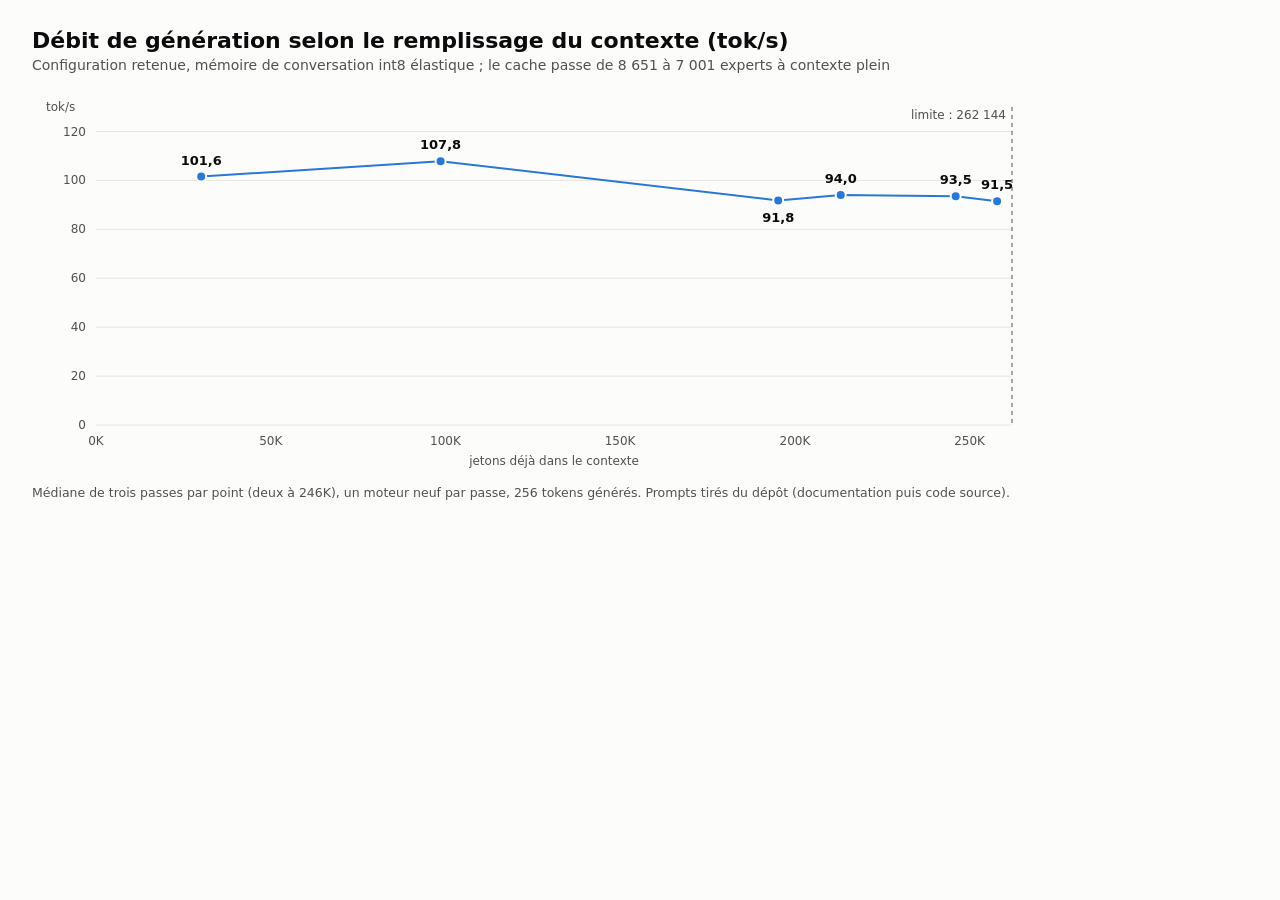
==== docs/img/long_context.fr.html @ ef1f8713 "RTX 3090 write-up and figures in English, the French version kept alongside docs/RTX3090.md is now t" ====
<!doctype html><meta charset=utf-8><title>Débit de génération selon le remplissage du contexte (tok/s)</title><style>body{margin:0;background:#fcfcfb;font-family:system-ui,-apple-system,'Segoe UI',sans-serif;color:#0b0b0b}
.wrap{padding:28px 32px}h1{font-size:22px;margin:0 0 4px;font-weight:650}p.sub{margin:0 0 18px;color:#52514e;font-size:14px}
text{font-family:system-ui,-apple-system,'Segoe UI',sans-serif}.note{color:#52514e;font-size:12.5px;margin-top:10px}</style><div class=wrap style='width:1040px'><h1>Débit de génération selon le remplissage du contexte (tok/s)</h1><p class=sub>Configuration retenue, mémoire de conversation int8 élastique ; le cache passe de 8 651 à 7 001 experts à contexte plein</p><svg width=1040 height=380 xmlns='http://www.w3.org/2000/svg'><line x1=64 y1=334.0 x2=980 y2=334.0 stroke='#e6e5e1' stroke-width=1 /><text x=54 y=338.0 font-size=12 fill='#52514e' text-anchor=end>0</text><line x1=64 y1=285.1 x2=980 y2=285.1 stroke='#e6e5e1' stroke-width=1 /><text x=54 y=289.1 font-size=12 fill='#52514e' text-anchor=end>20</text><line x1=64 y1=236.2 x2=980 y2=236.2 stroke='#e6e5e1' stroke-width=1 /><text x=54 y=240.2 font-size=12 fill='#52514e' text-anchor=end>40</text><line x1=64 y1=187.2 x2=980 y2=187.2 stroke='#e6e5e1' stroke-width=1 /><text x=54 y=191.2 font-size=12 fill='#52514e' text-anchor=end>60</text><line x1=64 y1=138.3 x2=980 y2=138.3 stroke='#e6e5e1' stroke-width=1 /><text x=54 y=142.3 font-size=12 fill='#52514e' text-anchor=end>80</text><line x1=64 y1=89.4 x2=980 y2=89.4 stroke='#e6e5e1' stroke-width=1 /><text x=54 y=93.4 font-size=12 fill='#52514e' text-anchor=end>100</text><line x1=64 y1=40.5 x2=980 y2=40.5 stroke='#e6e5e1' stroke-width=1 /><text x=54 y=44.5 font-size=12 fill='#52514e' text-anchor=end>120</text><text x=64.0 y=354 font-size=12 fill='#52514e' text-anchor=middle>0K</text><text x=238.7 y=354 font-size=12 fill='#52514e' text-anchor=middle>50K</text><text x=413.4 y=354 font-size=12 fill='#52514e' text-anchor=middle>100K</text><text x=588.1 y=354 font-size=12 fill='#52514e' text-anchor=middle>150K</text><text x=762.9 y=354 font-size=12 fill='#52514e' text-anchor=middle>200K</text><text x=937.6 y=354 font-size=12 fill='#52514e' text-anchor=middle>250K</text><line x1=980.0 y1=16 x2=980.0 y2=334 stroke='#52514e' stroke-width=1 stroke-dasharray='4 4'/><text x=974.0 y=28 font-size=12 fill='#52514e' text-anchor=end>limite : 262 144</text><polyline fill=none stroke='#2a78d6' stroke-width=2 stroke-linejoin=round points='169.2,85.5 408.6,70.3 746.2,109.4 808.7,104.1 923.7,105.3 965.1,110.2'/><circle cx=169.2 cy=85.5 r=5 fill='#2a78d6' stroke='#fcfcfb' stroke-width=2 /><text x=169.2 y=73.5 font-size=13 font-weight=650 fill='#0b0b0b' text-anchor=middle>101,6</text><circle cx=408.6 cy=70.3 r=5 fill='#2a78d6' stroke='#fcfcfb' stroke-width=2 /><text x=408.6 y=58.3 font-size=13 font-weight=650 fill='#0b0b0b' text-anchor=middle>107,8</text><circle cx=746.2 cy=109.4 r=5 fill='#2a78d6' stroke='#fcfcfb' stroke-width=2 /><text x=746.2 y=131.4 font-size=13 font-weight=650 fill='#0b0b0b' text-anchor=middle>91,8</text><circle cx=808.7 cy=104.1 r=5 fill='#2a78d6' stroke='#fcfcfb' stroke-width=2 /><text x=808.7 y=92.1 font-size=13 font-weight=650 fill='#0b0b0b' text-anchor=middle>94,0</text><circle cx=923.7 cy=105.3 r=5 fill='#2a78d6' stroke='#fcfcfb' stroke-width=2 /><text x=923.7 y=93.3 font-size=13 font-weight=650 fill='#0b0b0b' text-anchor=middle>93,5</text><circle cx=965.1 cy=110.2 r=5 fill='#2a78d6' stroke='#fcfcfb' stroke-width=2 /><text x=965.1 y=98.2 font-size=13 font-weight=650 fill='#0b0b0b' text-anchor=middle>91,5</text><text x=522.0 y=374 font-size=12 fill='#52514e' text-anchor=middle>jetons déjà dans le contexte</text><text x=14 y=20 font-size=12 fill='#52514e'>tok/s</text></svg><p class=note>Médiane de trois passes par point (deux à 246K), un moteur neuf par passe, 256 tokens générés. Prompts tirés du dépôt (documentation puis code source).</p></div>
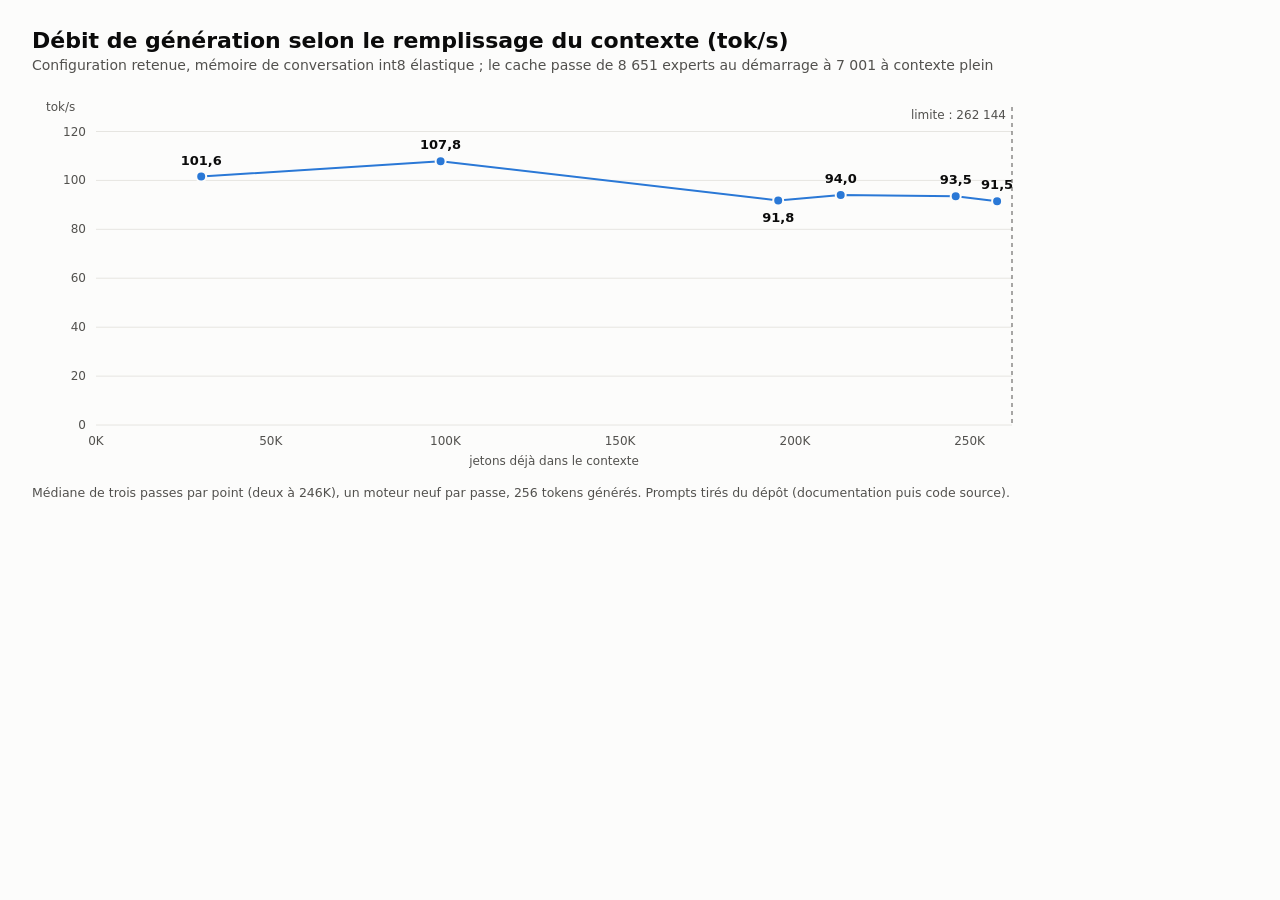
==== commit 9e1ff2ec: "docs/RTX3090: the figure captions agree with the tables (short context: five measurements, 122.2 to " ====
--- a/docs/img/long_context.fr.html
+++ b/docs/img/long_context.fr.html
@@ -1,3 +1,3 @@
 <!doctype html><meta charset=utf-8><title>Débit de génération selon le remplissage du contexte (tok/s)</title><style>body{margin:0;background:#fcfcfb;font-family:system-ui,-apple-system,'Segoe UI',sans-serif;color:#0b0b0b}
 .wrap{padding:28px 32px}h1{font-size:22px;margin:0 0 4px;font-weight:650}p.sub{margin:0 0 18px;color:#52514e;font-size:14px}
-text{font-family:system-ui,-apple-system,'Segoe UI',sans-serif}.note{color:#52514e;font-size:12.5px;margin-top:10px}</style><div class=wrap style='width:1040px'><h1>Débit de génération selon le remplissage du contexte (tok/s)</h1><p class=sub>Configuration retenue, mémoire de conversation int8 élastique ; le cache passe de 8 651 à 7 001 experts à contexte plein</p><svg width=1040 height=380 xmlns='http://www.w3.org/2000/svg'><line x1=64 y1=334.0 x2=980 y2=334.0 stroke='#e6e5e1' stroke-width=1 /><text x=54 y=338.0 font-size=12 fill='#52514e' text-anchor=end>0</text><line x1=64 y1=285.1 x2=980 y2=285.1 stroke='#e6e5e1' stroke-width=1 /><text x=54 y=289.1 font-size=12 fill='#52514e' text-anchor=end>20</text><line x1=64 y1=236.2 x2=980 y2=236.2 stroke='#e6e5e1' stroke-width=1 /><text x=54 y=240.2 font-size=12 fill='#52514e' text-anchor=end>40</text><line x1=64 y1=187.2 x2=980 y2=187.2 stroke='#e6e5e1' stroke-width=1 /><text x=54 y=191.2 font-size=12 fill='#52514e' text-anchor=end>60</text><line x1=64 y1=138.3 x2=980 y2=138.3 stroke='#e6e5e1' stroke-width=1 /><text x=54 y=142.3 font-size=12 fill='#52514e' text-anchor=end>80</text><line x1=64 y1=89.4 x2=980 y2=89.4 stroke='#e6e5e1' stroke-width=1 /><text x=54 y=93.4 font-size=12 fill='#52514e' text-anchor=end>100</text><line x1=64 y1=40.5 x2=980 y2=40.5 stroke='#e6e5e1' stroke-width=1 /><text x=54 y=44.5 font-size=12 fill='#52514e' text-anchor=end>120</text><text x=64.0 y=354 font-size=12 fill='#52514e' text-anchor=middle>0K</text><text x=238.7 y=354 font-size=12 fill='#52514e' text-anchor=middle>50K</text><text x=413.4 y=354 font-size=12 fill='#52514e' text-anchor=middle>100K</text><text x=588.1 y=354 font-size=12 fill='#52514e' text-anchor=middle>150K</text><text x=762.9 y=354 font-size=12 fill='#52514e' text-anchor=middle>200K</text><text x=937.6 y=354 font-size=12 fill='#52514e' text-anchor=middle>250K</text><line x1=980.0 y1=16 x2=980.0 y2=334 stroke='#52514e' stroke-width=1 stroke-dasharray='4 4'/><text x=974.0 y=28 font-size=12 fill='#52514e' text-anchor=end>limite : 262 144</text><polyline fill=none stroke='#2a78d6' stroke-width=2 stroke-linejoin=round points='169.2,85.5 408.6,70.3 746.2,109.4 808.7,104.1 923.7,105.3 965.1,110.2'/><circle cx=169.2 cy=85.5 r=5 fill='#2a78d6' stroke='#fcfcfb' stroke-width=2 /><text x=169.2 y=73.5 font-size=13 font-weight=650 fill='#0b0b0b' text-anchor=middle>101,6</text><circle cx=408.6 cy=70.3 r=5 fill='#2a78d6' stroke='#fcfcfb' stroke-width=2 /><text x=408.6 y=58.3 font-size=13 font-weight=650 fill='#0b0b0b' text-anchor=middle>107,8</text><circle cx=746.2 cy=109.4 r=5 fill='#2a78d6' stroke='#fcfcfb' stroke-width=2 /><text x=746.2 y=131.4 font-size=13 font-weight=650 fill='#0b0b0b' text-anchor=middle>91,8</text><circle cx=808.7 cy=104.1 r=5 fill='#2a78d6' stroke='#fcfcfb' stroke-width=2 /><text x=808.7 y=92.1 font-size=13 font-weight=650 fill='#0b0b0b' text-anchor=middle>94,0</text><circle cx=923.7 cy=105.3 r=5 fill='#2a78d6' stroke='#fcfcfb' stroke-width=2 /><text x=923.7 y=93.3 font-size=13 font-weight=650 fill='#0b0b0b' text-anchor=middle>93,5</text><circle cx=965.1 cy=110.2 r=5 fill='#2a78d6' stroke='#fcfcfb' stroke-width=2 /><text x=965.1 y=98.2 font-size=13 font-weight=650 fill='#0b0b0b' text-anchor=middle>91,5</text><text x=522.0 y=374 font-size=12 fill='#52514e' text-anchor=middle>jetons déjà dans le contexte</text><text x=14 y=20 font-size=12 fill='#52514e'>tok/s</text></svg><p class=note>Médiane de trois passes par point (deux à 246K), un moteur neuf par passe, 256 tokens générés. Prompts tirés du dépôt (documentation puis code source).</p></div>+text{font-family:system-ui,-apple-system,'Segoe UI',sans-serif}.note{color:#52514e;font-size:12.5px;margin-top:10px}</style><div class=wrap style='width:1040px'><h1>Débit de génération selon le remplissage du contexte (tok/s)</h1><p class=sub>Configuration retenue, mémoire de conversation int8 élastique ; le cache passe de 8 651 experts au démarrage à 7 001 à contexte plein</p><svg width=1040 height=380 xmlns='http://www.w3.org/2000/svg'><line x1=64 y1=334.0 x2=980 y2=334.0 stroke='#e6e5e1' stroke-width=1 /><text x=54 y=338.0 font-size=12 fill='#52514e' text-anchor=end>0</text><line x1=64 y1=285.1 x2=980 y2=285.1 stroke='#e6e5e1' stroke-width=1 /><text x=54 y=289.1 font-size=12 fill='#52514e' text-anchor=end>20</text><line x1=64 y1=236.2 x2=980 y2=236.2 stroke='#e6e5e1' stroke-width=1 /><text x=54 y=240.2 font-size=12 fill='#52514e' text-anchor=end>40</text><line x1=64 y1=187.2 x2=980 y2=187.2 stroke='#e6e5e1' stroke-width=1 /><text x=54 y=191.2 font-size=12 fill='#52514e' text-anchor=end>60</text><line x1=64 y1=138.3 x2=980 y2=138.3 stroke='#e6e5e1' stroke-width=1 /><text x=54 y=142.3 font-size=12 fill='#52514e' text-anchor=end>80</text><line x1=64 y1=89.4 x2=980 y2=89.4 stroke='#e6e5e1' stroke-width=1 /><text x=54 y=93.4 font-size=12 fill='#52514e' text-anchor=end>100</text><line x1=64 y1=40.5 x2=980 y2=40.5 stroke='#e6e5e1' stroke-width=1 /><text x=54 y=44.5 font-size=12 fill='#52514e' text-anchor=end>120</text><text x=64.0 y=354 font-size=12 fill='#52514e' text-anchor=middle>0K</text><text x=238.7 y=354 font-size=12 fill='#52514e' text-anchor=middle>50K</text><text x=413.4 y=354 font-size=12 fill='#52514e' text-anchor=middle>100K</text><text x=588.1 y=354 font-size=12 fill='#52514e' text-anchor=middle>150K</text><text x=762.9 y=354 font-size=12 fill='#52514e' text-anchor=middle>200K</text><text x=937.6 y=354 font-size=12 fill='#52514e' text-anchor=middle>250K</text><line x1=980.0 y1=16 x2=980.0 y2=334 stroke='#52514e' stroke-width=1 stroke-dasharray='4 4'/><text x=974.0 y=28 font-size=12 fill='#52514e' text-anchor=end>limite : 262 144</text><polyline fill=none stroke='#2a78d6' stroke-width=2 stroke-linejoin=round points='169.2,85.5 408.6,70.3 746.2,109.4 808.7,104.1 923.7,105.3 965.1,110.2'/><circle cx=169.2 cy=85.5 r=5 fill='#2a78d6' stroke='#fcfcfb' stroke-width=2 /><text x=169.2 y=73.5 font-size=13 font-weight=650 fill='#0b0b0b' text-anchor=middle>101,6</text><circle cx=408.6 cy=70.3 r=5 fill='#2a78d6' stroke='#fcfcfb' stroke-width=2 /><text x=408.6 y=58.3 font-size=13 font-weight=650 fill='#0b0b0b' text-anchor=middle>107,8</text><circle cx=746.2 cy=109.4 r=5 fill='#2a78d6' stroke='#fcfcfb' stroke-width=2 /><text x=746.2 y=131.4 font-size=13 font-weight=650 fill='#0b0b0b' text-anchor=middle>91,8</text><circle cx=808.7 cy=104.1 r=5 fill='#2a78d6' stroke='#fcfcfb' stroke-width=2 /><text x=808.7 y=92.1 font-size=13 font-weight=650 fill='#0b0b0b' text-anchor=middle>94,0</text><circle cx=923.7 cy=105.3 r=5 fill='#2a78d6' stroke='#fcfcfb' stroke-width=2 /><text x=923.7 y=93.3 font-size=13 font-weight=650 fill='#0b0b0b' text-anchor=middle>93,5</text><circle cx=965.1 cy=110.2 r=5 fill='#2a78d6' stroke='#fcfcfb' stroke-width=2 /><text x=965.1 y=98.2 font-size=13 font-weight=650 fill='#0b0b0b' text-anchor=middle>91,5</text><text x=522.0 y=374 font-size=12 fill='#52514e' text-anchor=middle>jetons déjà dans le contexte</text><text x=14 y=20 font-size=12 fill='#52514e'>tok/s</text></svg><p class=note>Médiane de trois passes par point (deux à 246K), un moteur neuf par passe, 256 tokens générés. Prompts tirés du dépôt (documentation puis code source).</p></div>
